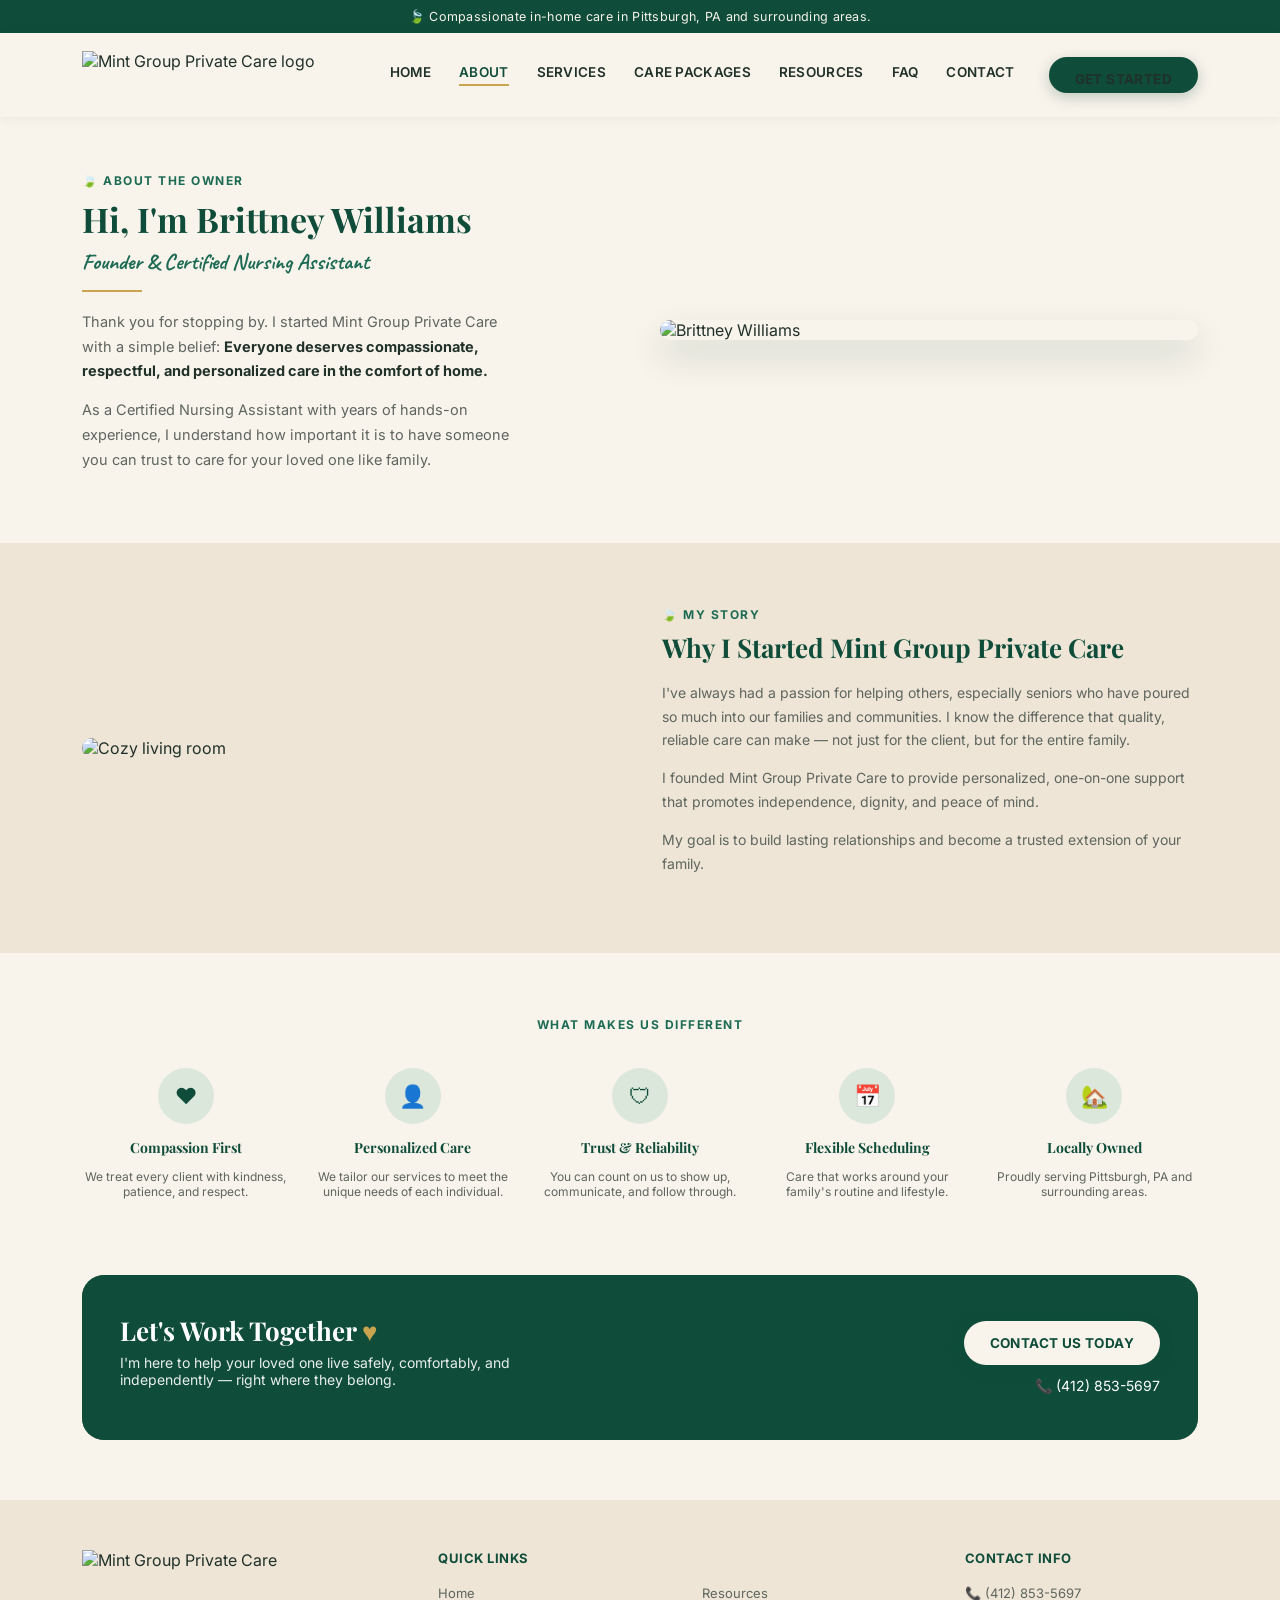
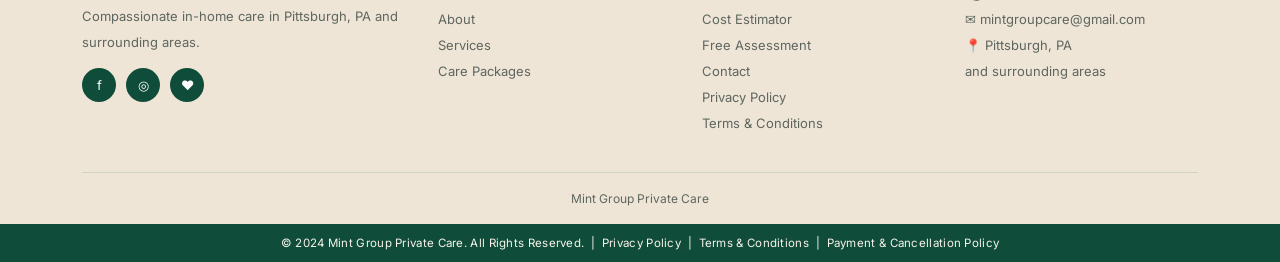
==== about.html @ 88faa08f "Add files via upload" ====
<!DOCTYPE html>
<html lang="en">
<head>
<meta charset="UTF-8">
<meta name="viewport" content="width=device-width, initial-scale=1.0">
<title>About Brittney Williams | Mint Group Private Care</title>
<link rel="stylesheet" href="styles.css">
</head>
<body>

<div class="topbar">🍃 Compassionate in-home care in Pittsburgh, PA and surrounding areas.</div>

<nav class="navbar">
  <div class="container">
    <a href="index.html" class="brand"><img src="assets/logo.png" alt="Mint Group Private Care logo" style="border-radius:0;height:48px;width:auto"></a>
    <button class="hamburger" id="hamburger">☰</button>
    <div class="nav-backdrop" id="navBackdrop"></div>
    <div class="navlinks" id="navlinks">
      <a href="index.html">HOME</a>
      <a href="about.html" class="active">ABOUT</a>
      <a href="services.html">SERVICES</a>
      <a href="care-packages.html">CARE PACKAGES</a>
      <a href="resources.html">RESOURCES</a>
      <a href="faq.html">FAQ</a>
      <a href="contact.html">CONTACT</a>
      <a href="contact.html" class="btn nav-cta">GET STARTED</a>
    </div>
  </div>
</nav>

<header class="hero">
  <div class="container hero-grid">
    <div>
      <div class="eyebrow hero-fade d1">🍃 ABOUT THE OWNER</div>
      <h1 class="hero-fade d2" style="font-size:34px">Hi, I'm Brittney Williams</h1>
      <div class="script hero-fade d2" style="font-size:22px;margin:6px 0 14px">Founder &amp; Certified Nursing Assistant</div>
      <hr class="divider hero-fade d2" style="margin:0 0 18px">
      <p class="hero-fade d3" style="font-size:14.5px;color:var(--text-soft);line-height:1.7;max-width:440px">
        Thank you for stopping by. I started Mint Group Private Care with a simple belief:
        <b style="color:var(--text)">Everyone deserves compassionate, respectful, and personalized care in the comfort of home.</b>
      </p>
      <p class="hero-fade d4" style="font-size:14.5px;color:var(--text-soft);line-height:1.7;max-width:440px;margin-top:12px">
        As a Certified Nursing Assistant with years of hands-on experience, I understand how important it is to have someone you can trust to care for your loved one like family.
      </p>
    </div>
    <div class="hero-fade d2">
      <img src="assets/about_hero.png" alt="Brittney Williams" style="border-radius:20px;box-shadow:var(--shadow-hover)">
    </div>
  </div>
</header>

<section class="section" style="background:var(--beige)">
  <div class="container grid g2" style="gap:44px">
    <div class="reveal"><img src="assets/about_story.png" alt="Cozy living room" style="border-radius:18px"></div>
    <div class="reveal">
      <div class="eyebrow">🍃 MY STORY</div>
      <h2 style="font-size:26px;margin-bottom:16px">Why I Started Mint Group Private Care</h2>
      <p style="font-size:14px;color:var(--text-soft);line-height:1.7;margin-bottom:14px">I've always had a passion for helping others, especially seniors who have poured so much into our families and communities. I know the difference that quality, reliable care can make — not just for the client, but for the entire family.</p>
      <p style="font-size:14px;color:var(--text-soft);line-height:1.7;margin-bottom:14px">I founded Mint Group Private Care to provide personalized, one-on-one support that promotes independence, dignity, and peace of mind.</p>
      <p style="font-size:14px;color:var(--text-soft);line-height:1.7">My goal is to build lasting relationships and become a trusted extension of your family.</p>
    </div>
  </div>
</section>

<section class="section">
  <div class="container">
    <div class="section-head reveal">
      <div class="eyebrow" style="justify-content:center">WHAT MAKES US DIFFERENT</div>
    </div>
    <div class="grid g5 text-center reveal">
      <div><div class="icircle soft" style="margin:0 auto 14px">♥</div><h4 style="font-size:14px;margin-bottom:8px">Compassion First</h4><p style="font-size:12px;color:var(--text-soft)">We treat every client with kindness, patience, and respect.</p></div>
      <div><div class="icircle soft" style="margin:0 auto 14px">👤</div><h4 style="font-size:14px;margin-bottom:8px">Personalized Care</h4><p style="font-size:12px;color:var(--text-soft)">We tailor our services to meet the unique needs of each individual.</p></div>
      <div><div class="icircle soft" style="margin:0 auto 14px">🛡</div><h4 style="font-size:14px;margin-bottom:8px">Trust &amp; Reliability</h4><p style="font-size:12px;color:var(--text-soft)">You can count on us to show up, communicate, and follow through.</p></div>
      <div><div class="icircle soft" style="margin:0 auto 14px">📅</div><h4 style="font-size:14px;margin-bottom:8px">Flexible Scheduling</h4><p style="font-size:12px;color:var(--text-soft)">Care that works around your family's routine and lifestyle.</p></div>
      <div><div class="icircle soft" style="margin:0 auto 14px">🏡</div><h4 style="font-size:14px;margin-bottom:8px">Locally Owned</h4><p style="font-size:12px;color:var(--text-soft)">Proudly serving Pittsburgh, PA and surrounding areas.</p></div>
    </div>
  </div>
</section>

<section class="container" style="margin-bottom:60px">
  <div class="cta-strip reveal">
    <div>
      <h2>Let's Work Together <span style="color:var(--gold)">♥</span></h2>
      <p style="opacity:.9;font-size:14px;max-width:440px;margin-top:6px">I'm here to help your loved one live safely, comfortably, and independently — right where they belong.</p>
    </div>
    <div style="text-align:right">
      <a href="contact.html" class="btn cream" style="margin-bottom:10px">CONTACT US TODAY</a><br>
      <a href="tel:4128535697" style="color:#fff;font-size:14px">📞 (412) 853-5697</a>
    </div>
  </div>
</section>

<footer>
  <div class="container">
    <div class="foot-grid">
      <div>
        <img src="assets/logo.png" alt="Mint Group Private Care" style="height:40px;width:auto;margin-bottom:10px">
        <p>Compassionate in-home care in Pittsburgh, PA and surrounding areas.</p>
        <div class="foot-social"><a href="#">f</a><a href="#">◎</a><a href="#">♥</a></div>
      </div>
      <div><h4>Quick Links</h4><a href="index.html">Home</a><br><a href="about.html">About</a><br><a href="services.html">Services</a><br><a href="care-packages.html">Care Packages</a></div>
      <div><h4>&nbsp;</h4><a href="resources.html">Resources</a><br><a href="cost-estimator.html">Cost Estimator</a><br><a href="assessment.html">Free Assessment</a><br><a href="contact.html">Contact</a><br><a href="privacy.html">Privacy Policy</a><br><a href="terms.html">Terms &amp; Conditions</a></div>
      <div><h4>Contact Info</h4><p>📞 (412) 853-5697<br>✉ mintgroupcare@gmail.com<br>📍 Pittsburgh, PA<br>and surrounding areas</p></div>
    </div>
    <div class="foot-bottom">Mint Group Private Care</div>
  </div>
  <div class="copyright-bar">© 2024 Mint Group Private Care. All Rights Reserved. &nbsp;|&nbsp; <a href="privacy.html" style="color:var(--cream)">Privacy Policy</a> &nbsp;|&nbsp; <a href="terms.html" style="color:var(--cream)">Terms &amp; Conditions</a> &nbsp;|&nbsp; <a href="payment-policy.html" style="color:var(--cream)">Payment &amp; Cancellation Policy</a></div>
</footer>

<script src="script.js"></script>
</body>
</html>
---- styles.css ----
/* ============================================
   MINT GROUP PRIVATE CARE — Shared Stylesheet
   ============================================ */
@import url('https://fonts.googleapis.com/css2?family=Playfair+Display:ital,wght@0,500;0,600;0,700;1,500;1,600&family=Caveat:wght@600;700&family=Inter:wght@400;500;600;700&display=swap');

:root{
  --forest:#0F4D3A;
  --emerald:#1D6B54;
  --gold:#C9A34E;
  --cream:#F8F3EB;
  --sage:#DCE7DB;
  --beige:#EEE5D6;
  --text:#20312A;
  --text-soft:#5E665F;
  --card:#FFFDF9;
  --border:rgba(15,77,58,.12);
  --shadow:0 6px 20px rgba(15,77,58,.08);
  --shadow-hover:0 16px 34px rgba(15,77,58,.16);
}
*{box-sizing:border-box}
html{scroll-behavior:smooth}
body{
  margin:0;font-family:'Inter',-apple-system,BlinkMacSystemFont,sans-serif;color:var(--text);
  background:var(--cream);opacity:0;animation:pageIn .6s ease forwards;
}
@keyframes pageIn{from{opacity:0}to{opacity:1}}
body.fade-out{animation:pageOut .35s ease forwards}
@keyframes pageOut{to{opacity:0}}
h1,h2,h3,h4{font-family:'Playfair Display',serif;color:var(--forest);margin:0;font-weight:700}
a{text-decoration:none;color:inherit}
img{max-width:100%;display:block}
.script{font-family:'Caveat',cursive;font-weight:700;color:var(--emerald)}
.container{max-width:1180px;margin:0 auto;padding:0 32px}
@media(max-width:768px){.container{padding:0 20px}}

/* TOP BAR */
.topbar{background:var(--forest);color:var(--cream);text-align:center;font-size:12.5px;padding:9px 12px;letter-spacing:.3px}

/* NAV */
.navbar{background:var(--cream);padding:18px 0;position:sticky;top:0;z-index:500;box-shadow:0 2px 10px rgba(15,77,58,.06)}
.navbar .container{display:flex;align-items:center;justify-content:space-between;gap:20px}
.brand{display:flex;align-items:center;gap:10px}
.brand img{height:44px;width:44px;border-radius:50%;object-fit:cover}
.brand .word{font-family:'Playfair Display',serif;font-weight:700;font-size:19px;color:var(--forest);line-height:1.1}
.brand .word small{display:block;font-family:'Inter',sans-serif;font-size:9.5px;letter-spacing:2px;font-weight:600;color:var(--gold)}
.navlinks{display:flex;align-items:center;gap:28px;font-size:13.5px;font-weight:600;letter-spacing:.3px}
.navlinks a{color:var(--text);padding-bottom:4px;border-bottom:2px solid transparent;transition:border-color .2s,color .2s}
.navlinks a:hover,.navlinks a.active{color:var(--forest);border-color:var(--gold)}
.nav-cta{margin-left:6px}
.hamburger{display:none;background:none;border:0;font-size:24px;color:var(--forest);cursor:pointer}
@media(max-width:960px){
  .navlinks{position:fixed;top:0;right:0;bottom:0;width:78%;max-width:320px;background:var(--forest);flex-direction:column;
    align-items:flex-start;padding:90px 28px 28px;gap:20px;transform:translateX(100%);transition:transform .3s ease;z-index:600}
  .navlinks.open{transform:translateX(0)}
  .navlinks a{color:#fff}
  .navlinks a.active{color:var(--gold);border-color:var(--gold)}
  .hamburger{display:block}
  .nav-backdrop{display:none;position:fixed;inset:0;background:rgba(15,45,35,.45);z-index:550}
  .nav-backdrop.show{display:block}
}

/* BUTTONS */
.btn{
  display:inline-flex;align-items:center;justify-content:center;gap:8px;
  background:var(--forest);color:#fff;padding:14px 26px;border-radius:999px;font-size:13.5px;
  font-weight:700;letter-spacing:.4px;border:0;cursor:pointer;transition:transform .22s ease,box-shadow .22s ease,background .22s ease;
  box-shadow:0 4px 14px rgba(15,77,58,.25);
}
.btn:hover{transform:translateY(-3px);box-shadow:0 12px 24px rgba(15,77,58,.32);background:var(--emerald)}
.btn:active{transform:translateY(-1px)}
.btn.outline{background:transparent;color:var(--forest);border:1.5px solid var(--forest);box-shadow:none}
.btn.outline:hover{background:var(--forest);color:#fff}
.btn.cream{background:var(--cream);color:var(--forest)}
.btn.cream:hover{background:#fff}

/* HERO FADE-IN */
.hero{position:relative;overflow:hidden}
.hero-fade{opacity:0;transform:translateY(22px);animation:heroIn .8s cubic-bezier(.2,.8,.2,1) forwards}
.hero-fade.d1{animation-delay:.05s}
.hero-fade.d2{animation-delay:.18s}
.hero-fade.d3{animation-delay:.30s}
.hero-fade.d4{animation-delay:.42s}
@keyframes heroIn{to{opacity:1;transform:translateY(0)}}

/* SCROLL REVEAL (cards etc.) */
.reveal{opacity:0;transform:translateY(24px);transition:opacity .6s ease,transform .6s ease}
.reveal.in{opacity:1;transform:translateY(0)}

/* CARDS */
.card{
  background:var(--card);border:1px solid var(--border);border-radius:18px;box-shadow:var(--shadow);
  transition:transform .25s ease,box-shadow .25s ease;
}
.card:hover{transform:translateY(-8px);box-shadow:var(--shadow-hover)}

/* SECTION LABELS */
.eyebrow{font-size:12px;font-weight:700;letter-spacing:1.5px;text-transform:uppercase;color:var(--emerald);display:flex;align-items:center;gap:6px;margin-bottom:8px}
.section{padding:64px 0}
.section-head{text-align:center;max-width:640px;margin:0 auto 36px}
.section-head h2{font-size:30px}
.divider{width:60px;height:2px;background:var(--gold);margin:14px auto;border:none}

/* ICON CIRCLES */
.icircle{width:56px;height:56px;border-radius:50%;background:var(--forest);color:#fff;display:flex;align-items:center;justify-content:center;font-size:22px;flex-shrink:0}
.icircle.soft{background:var(--sage);color:var(--forest)}
.icircle.beige{background:var(--beige);color:var(--forest)}

/* DARK BAND */
.band{background:var(--forest);color:var(--cream);border-radius:22px}
.band h2,.band h3{color:#fff}
.band .script{color:var(--gold)}

/* CTA STRIP */
.cta-strip{background:var(--forest);border-radius:22px;padding:38px;display:flex;align-items:center;justify-content:space-between;gap:24px;flex-wrap:wrap;color:#fff;
  background-size:cover;background-position:center;position:relative;overflow:hidden}
.cta-strip:before{content:"";position:absolute;inset:0;background:linear-gradient(120deg,rgba(15,77,58,.88),rgba(15,77,58,.72))}
.cta-strip > *{position:relative;z-index:1}
.cta-strip h2{color:#fff;font-size:26px}
.cta-strip .script{font-size:22px}

/* FOOTER */
footer{background:var(--beige);padding:50px 0 0;margin-top:40px}
.foot-grid{display:grid;grid-template-columns:1.4fr 1fr 1fr 1fr;gap:30px;padding-bottom:36px;border-bottom:1px solid var(--border)}
@media(max-width:800px){.foot-grid{grid-template-columns:1fr 1fr}}
.foot-grid h4{font-size:13px;text-transform:uppercase;letter-spacing:.5px;color:var(--forest);margin-bottom:14px;font-family:'Inter',sans-serif}
.foot-grid a,.foot-grid p{font-size:13px;color:var(--text-soft);line-height:2}
.foot-grid a:hover{color:var(--forest)}
.foot-social{display:flex;gap:10px;margin-top:8px}
.foot-social a{width:34px;height:34px;border-radius:50%;background:var(--forest);color:#fff;display:flex;align-items:center;justify-content:center;transition:transform .2s}
.foot-social a:hover{transform:translateY(-3px)}
.foot-bottom{text-align:center;padding:18px 0;font-size:12px;color:var(--text-soft)}
.foot-bottom a{margin:0 8px}
.copyright-bar{background:var(--forest);color:var(--cream);text-align:center;font-size:11.5px;padding:12px;letter-spacing:.3px}

/* FORM ELEMENTS */
.field{margin-bottom:16px}
.field label{display:none}
.field input,.field select,.field textarea{
  width:100%;padding:14px 16px;border:1.5px solid var(--border);border-radius:12px;background:#fff;
  font-family:'Inter',sans-serif;font-size:14.5px;color:var(--text);transition:border-color .2s,box-shadow .2s;
}
.field input:focus,.field select:focus,.field textarea:focus{outline:none;border-color:var(--emerald);box-shadow:0 0 0 3px rgba(29,107,84,.12)}
.field-row{display:grid;grid-template-columns:1fr 1fr;gap:14px}
@media(max-width:600px){.field-row{grid-template-columns:1fr}}

/* ACCORDION (FAQ) */
.accordion-item{background:var(--card);border:1px solid var(--border);border-radius:14px;margin-bottom:10px;overflow:hidden}
.accordion-head{display:flex;align-items:center;gap:14px;padding:18px 20px;cursor:pointer;font-weight:600;font-size:14.5px}
.accordion-head .plus{margin-left:auto;font-size:20px;color:var(--gold);transition:transform .3s ease;line-height:1}
.accordion-item.open .accordion-head .plus{transform:rotate(135deg)}
.accordion-body{max-height:0;overflow:hidden;transition:max-height .35s ease,padding .35s ease;padding:0 20px;font-size:13.5px;color:var(--text-soft);line-height:1.6}
.accordion-item.open .accordion-body{padding:0 20px 20px 58px}

/* UTIL */
.grid{display:grid;gap:20px;align-items:center}
.g2{grid-template-columns:1fr 1fr}
.g3{grid-template-columns:repeat(3,1fr)}
.g4{grid-template-columns:repeat(4,1fr)}
.g5{grid-template-columns:repeat(5,1fr)}
.g6{grid-template-columns:repeat(6,1fr)}
@media(max-width:900px){.g3,.g4,.g5,.g6{grid-template-columns:repeat(2,1fr)}}
@media(max-width:600px){.g2,.g3,.g4,.g5,.g6{grid-template-columns:1fr}}

.hero-grid{display:grid;grid-template-columns:1fr 1fr;gap:40px;align-items:center;padding:56px 32px}
@media(max-width:768px){.hero-grid{grid-template-columns:1fr;padding:40px 20px;text-align:center}
  .hero-grid .btn{margin:0 auto}}
.text-center{text-align:center}
.mt0{margin-top:0}
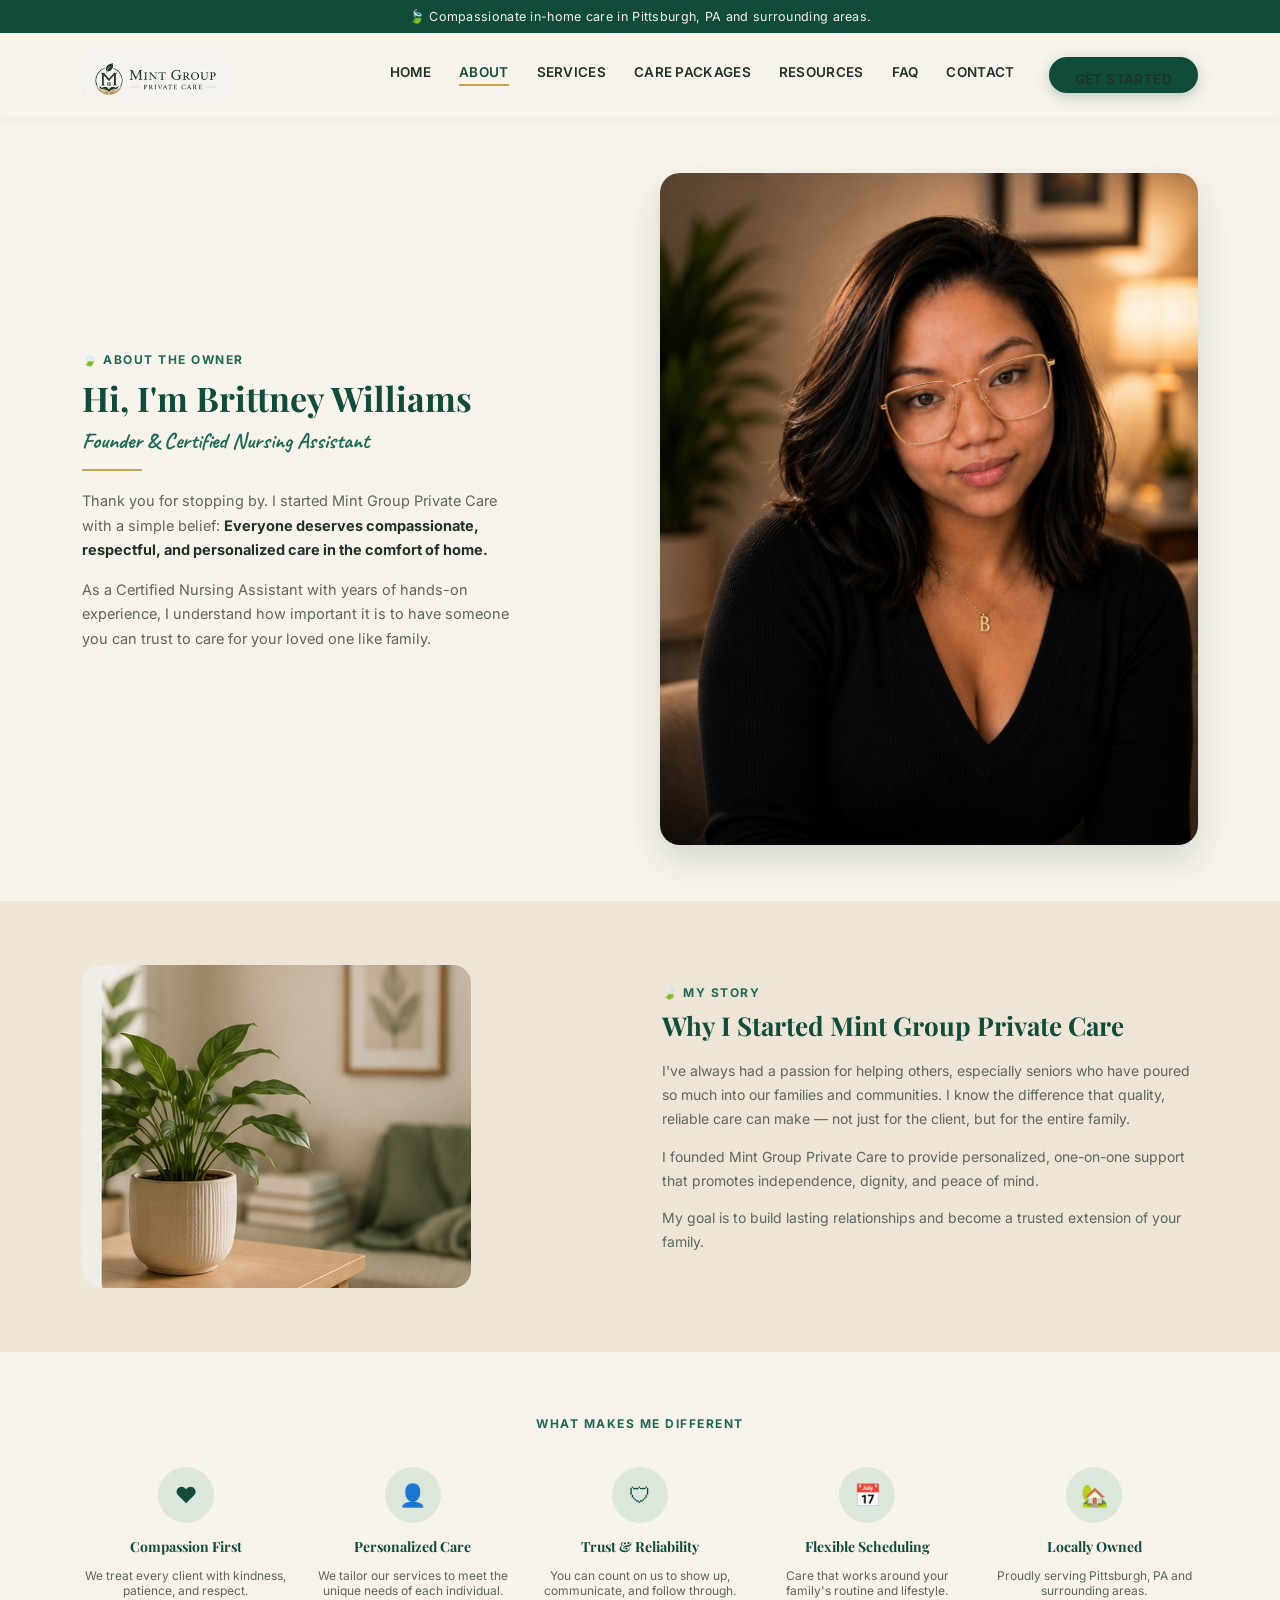
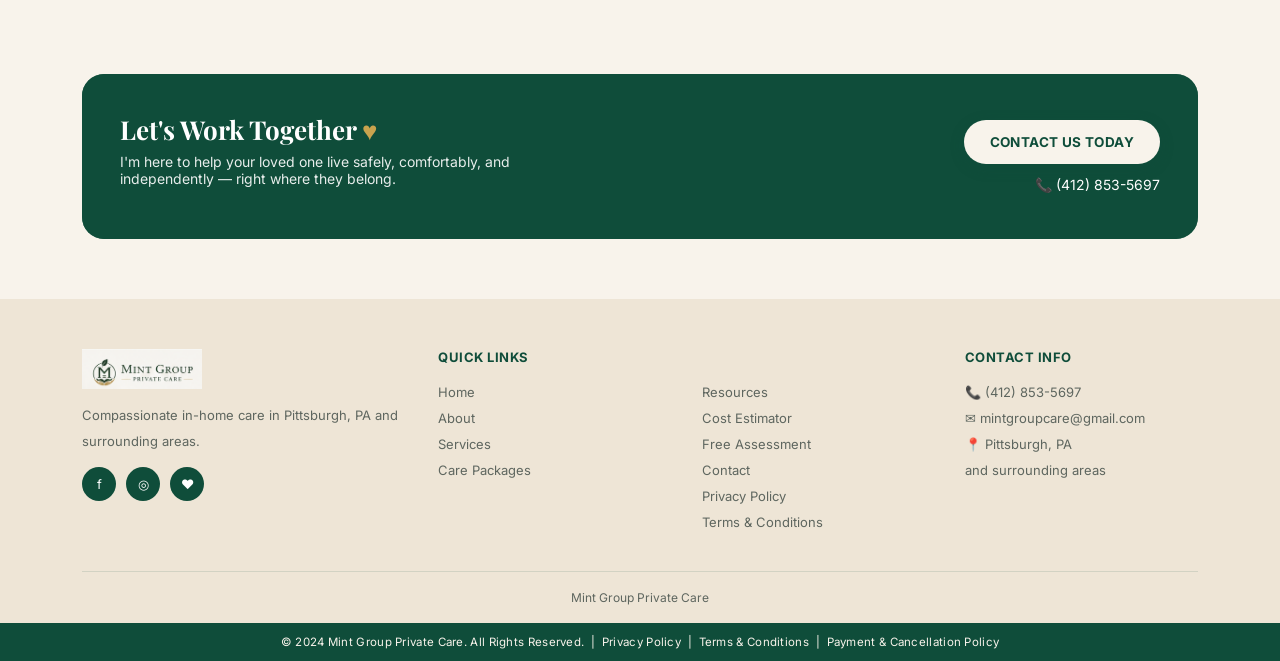
==== commit 0a57e316: "Update about.html" ====
--- a/about.html
+++ b/about.html
@@ -65,7 +65,7 @@
 <section class="section">
   <div class="container">
     <div class="section-head reveal">
-      <div class="eyebrow" style="justify-content:center">WHAT MAKES US DIFFERENT</div>
+      <div class="eyebrow" style="justify-content:center">WHAT MAKES ME DIFFERENT</div>
     </div>
     <div class="grid g5 text-center reveal">
       <div><div class="icircle soft" style="margin:0 auto 14px">♥</div><h4 style="font-size:14px;margin-bottom:8px">Compassion First</h4><p style="font-size:12px;color:var(--text-soft)">We treat every client with kindness, patience, and respect.</p></div>
--- a/styles.css
+++ b/styles.css
@@ -151,6 +151,13 @@
 .accordion-body{max-height:0;overflow:hidden;transition:max-height .35s ease,padding .35s ease;padding:0 20px;font-size:13.5px;color:var(--text-soft);line-height:1.6}
 .accordion-item.open .accordion-body{padding:0 20px 20px 58px}
 
+/* NOTICE BOX (client-facing announcements) */
+.notice-box{
+  background:var(--sage);border:1px solid var(--border);border-left:4px solid var(--forest);
+  border-radius:14px;padding:18px 22px;font-size:13.5px;color:var(--text);line-height:1.65;
+}
+.notice-box b{color:var(--forest)}
+
 /* UTIL */
 .grid{display:grid;gap:20px;align-items:center}
 .g2{grid-template-columns:1fr 1fr}
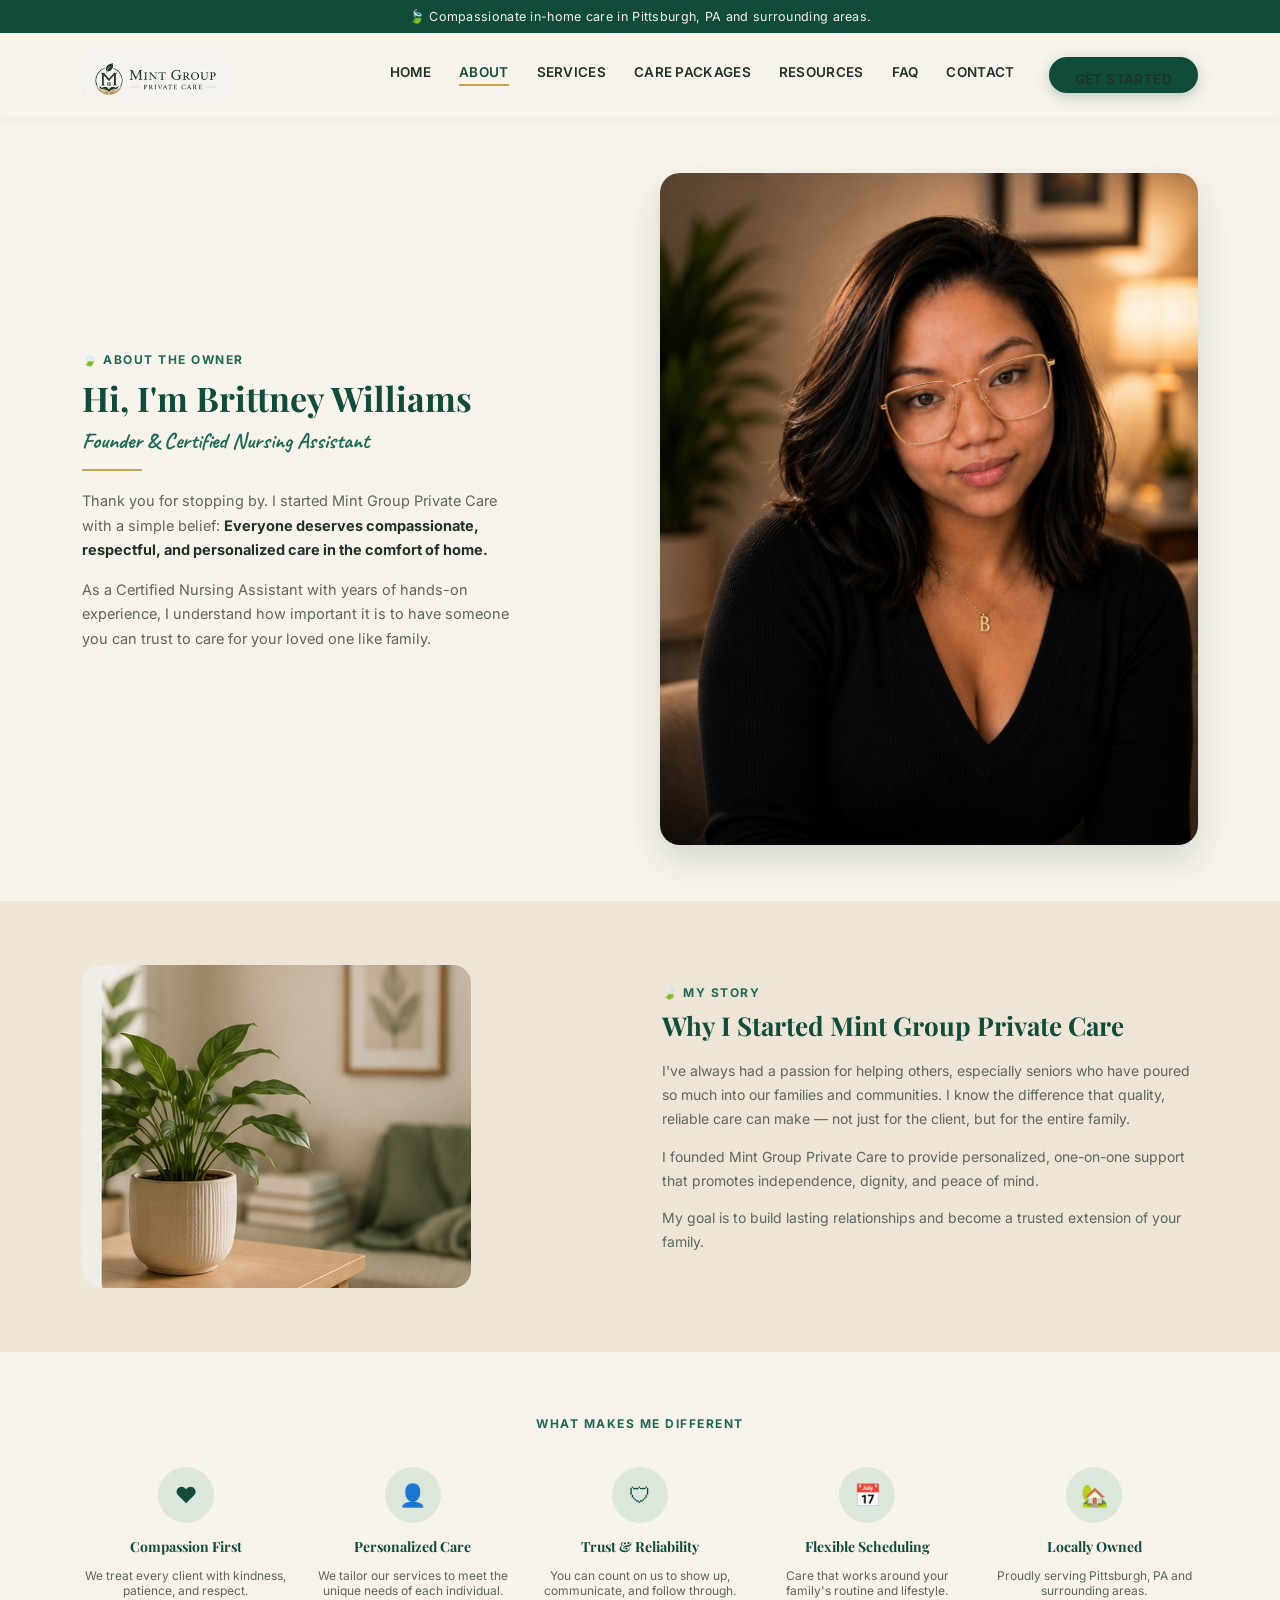
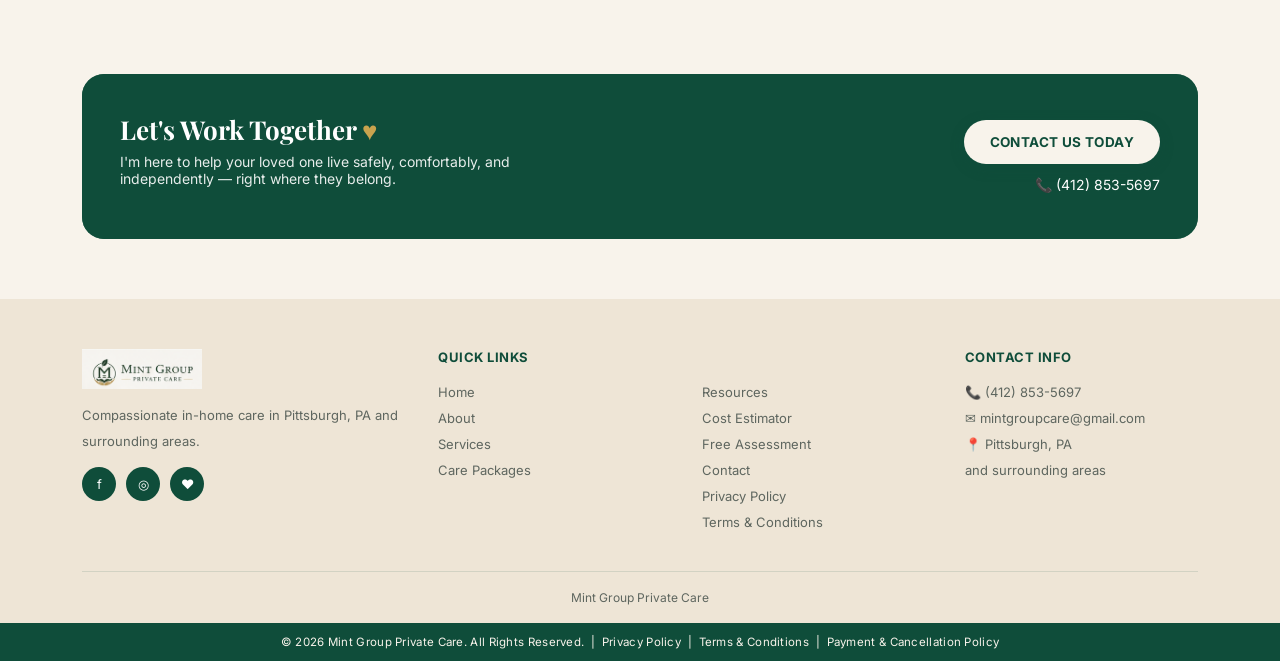
==== commit 2bd8df3c: "Update about.html" ====
--- a/about.html
+++ b/about.html
@@ -104,7 +104,7 @@
     </div>
     <div class="foot-bottom">Mint Group Private Care</div>
   </div>
-  <div class="copyright-bar">© 2024 Mint Group Private Care. All Rights Reserved. &nbsp;|&nbsp; <a href="privacy.html" style="color:var(--cream)">Privacy Policy</a> &nbsp;|&nbsp; <a href="terms.html" style="color:var(--cream)">Terms &amp; Conditions</a> &nbsp;|&nbsp; <a href="payment-policy.html" style="color:var(--cream)">Payment &amp; Cancellation Policy</a></div>
+  <div class="copyright-bar">© 2026 Mint Group Private Care. All Rights Reserved. &nbsp;|&nbsp; <a href="privacy.html" style="color:var(--cream)">Privacy Policy</a> &nbsp;|&nbsp; <a href="terms.html" style="color:var(--cream)">Terms &amp; Conditions</a> &nbsp;|&nbsp; <a href="payment-policy.html" style="color:var(--cream)">Payment &amp; Cancellation Policy</a></div>
 </footer>
 
 <script src="script.js"></script>
